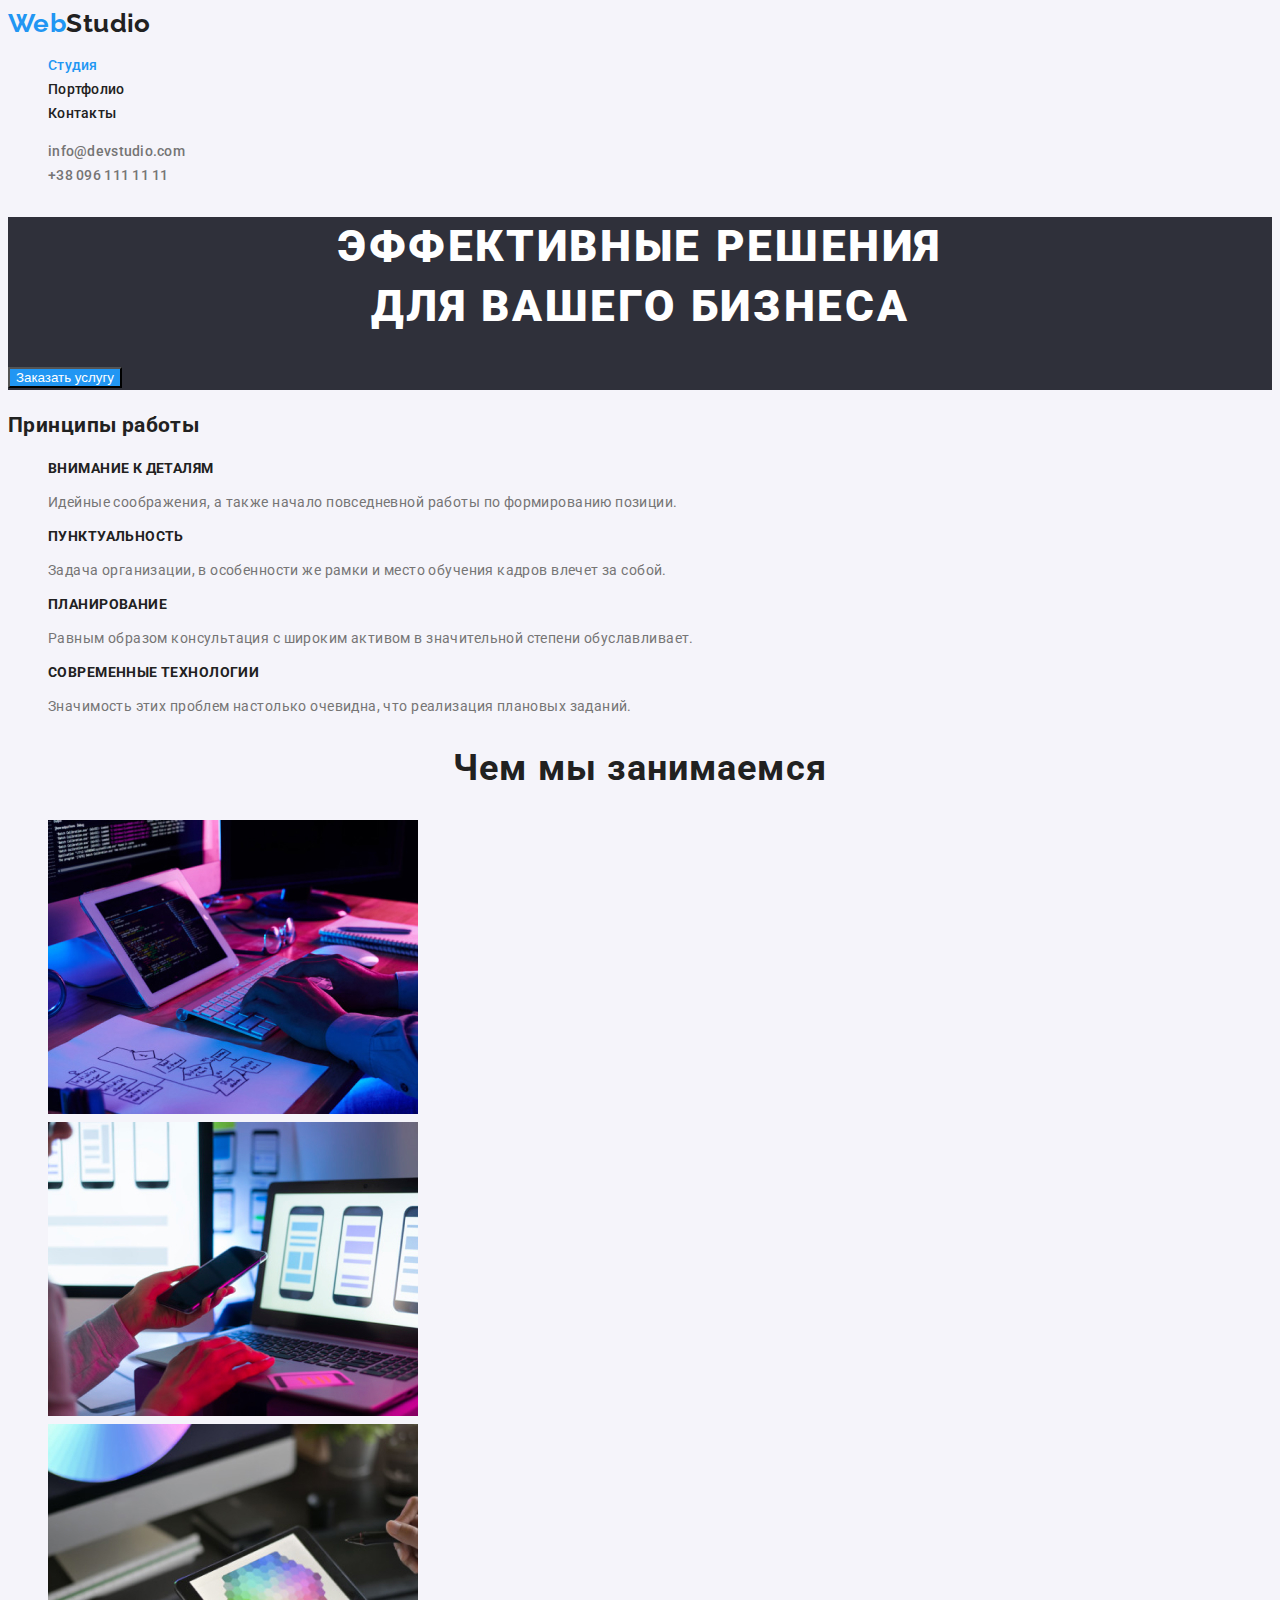
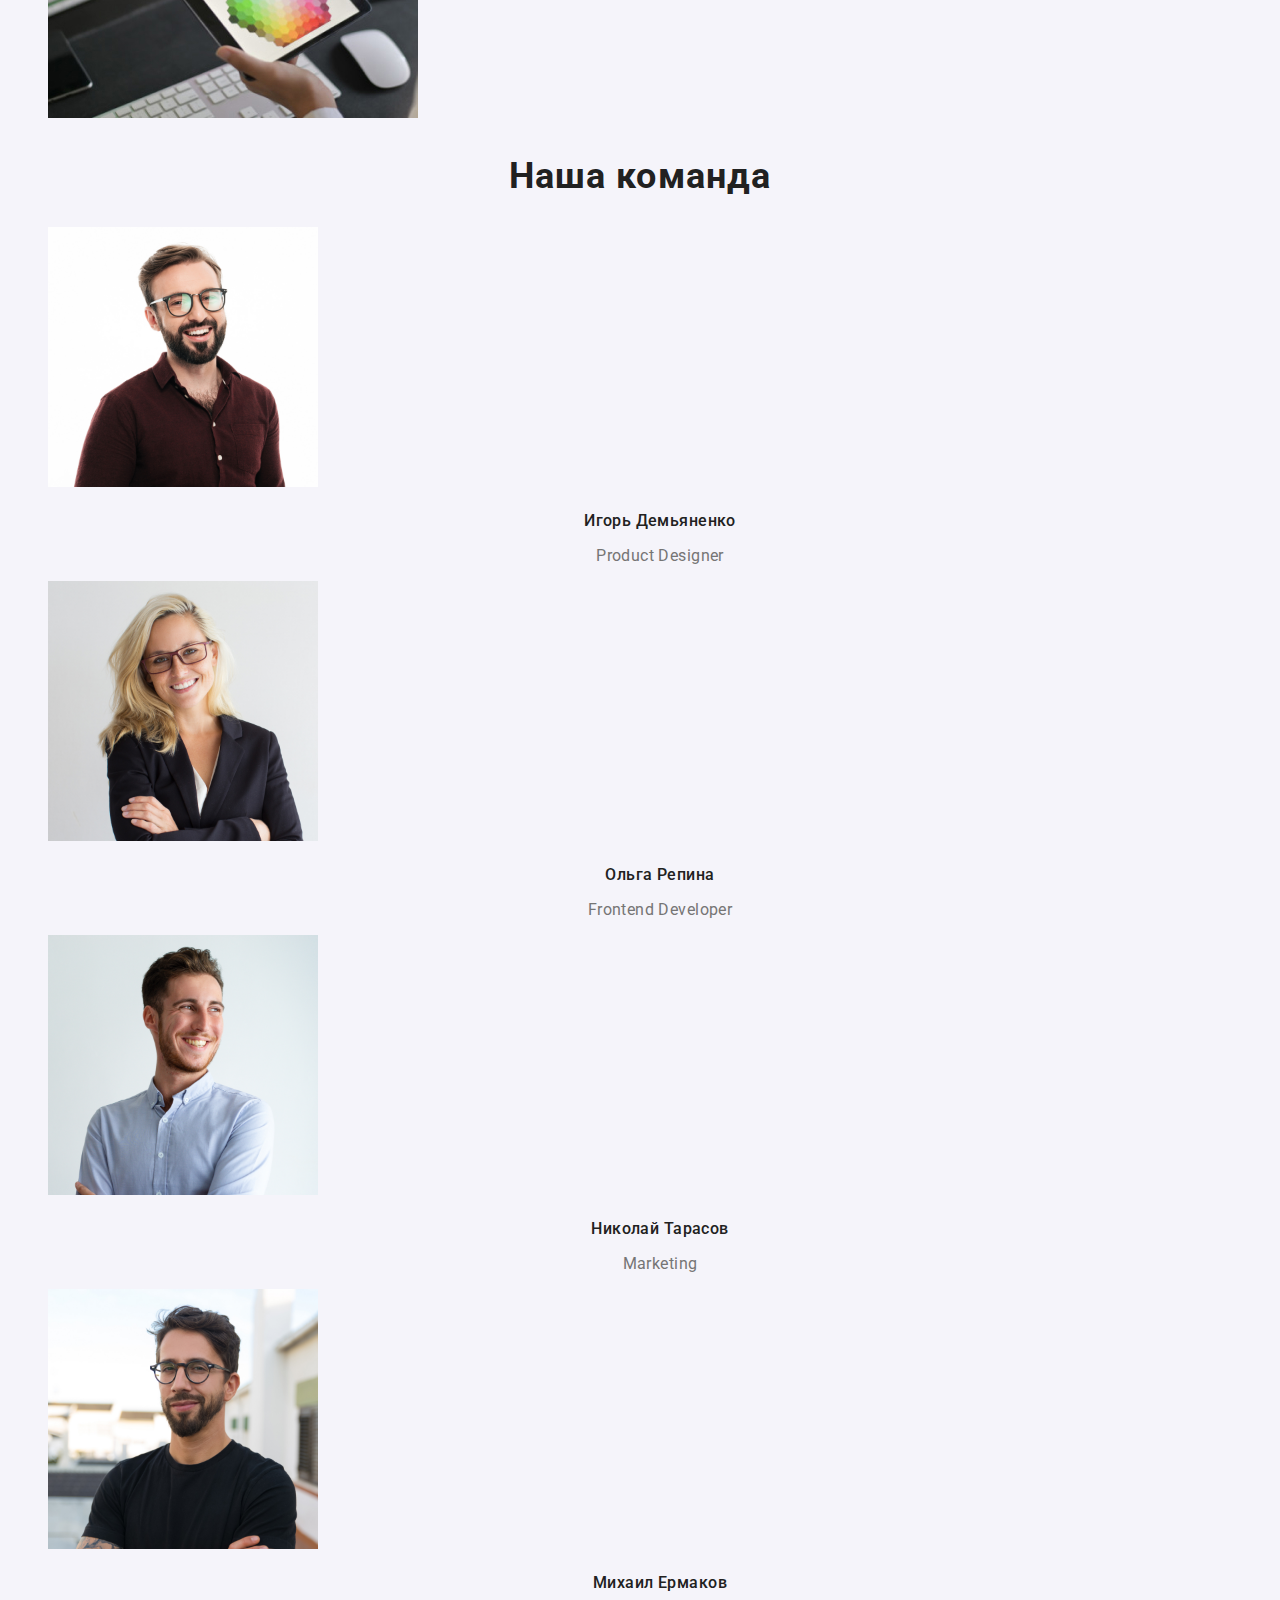
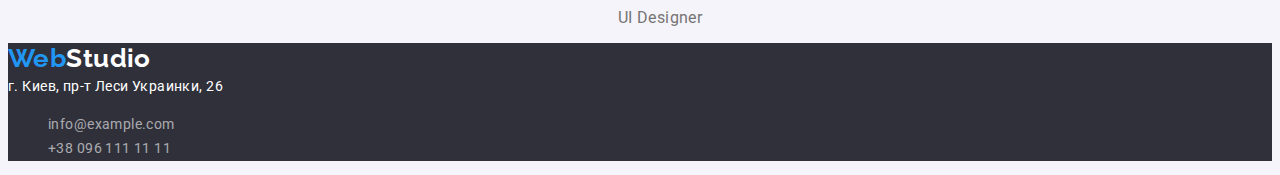
==== index.html @ cd952262 "First commit" ====
<!DOCTYPE html>
<html lang="ru">

<head>
    <meta charset="UTF-8">
    <meta name="viewport" content="width=device-width, initial-scale=1.0">
    <title lang="en">Web Studio</title>
    <link rel="preconnect" href="https://fonts.gstatic.com">
    <link href="https://fonts.googleapis.com/css2?family=Raleway:wght@700&family=Roboto:wght@400;500;700;900&display=swap"
        rel="stylesheet">
    <link rel="stylesheet" href="./css/styles.css">
</head>

<body>
    <header>
        <nav class="site-nav">
            <a href="./" lang="en" class="logo"><span class="logo-web">Web</span>Studio</a>
            <ul>
                <li><a href="./index.html" class="link current">Студия</a></li>
                <li><a href="./portfolio.html" class="link">Портфолио</a></li>
                <li><a href="" class="link">Контакты</a></li>
            </ul>
        </nav>

        <address class="site-nav">
            <ul>
                <li><a href="mailto:info@devstudio.com" class="address">info@devstudio.com</a></li>
                <li><a href="tel:+380961111111" class="address">+38 096 111 11 11</a></li>
            </ul>
        </address>
    </header>
    
    <main>

        <section class="hero">
        <h1 class="hero-title">Эффективные решения <br> для вашего бизнеса</h1>
       
        <button class="button">Заказать услугу</button>
        
        </section>


        <section class="principles">
            <h2>Принципы работы</h2>
            <ul>
                <li>
                    <h3>Внимание к деталям</h3>
                    <p class="secondary-text">Идейные соображения, а также начало повседневной работы по формированию позиции.</p>
                </li>
                <li>
                    <h3>Пунктуальность</h3>
                    <p class="secondary-text">Задача организации, в особенности же рамки и место обучения кадров влечет за собой.</p>
                </li>
                <li>
                    <h3>Планирование</h3>
                    <p class="secondary-text">Равным образом консультация с широким активом в значительной степени обуславливает.</p>
                </li>
                <li>
                    <h3>Современные технологии</h3>
                    <p class="secondary-text">Значимость этих проблем настолько очевидна, что реализация плановых заданий.</p>
                </li>
            </ul>
        </section>

        <section class="wedo">
            <h2>Чем мы занимаемся</h2>
            <ul>
                <li><img src="./images/img-1.jpg" alt="Разработка сайтов" width="370" height="294" ></li>
                <li><img src="./images/img-2.jpg" alt="Дизайн интерфейсов" width="370" height="294"></li>
                <li><img src="./images/img-3.jpg" alt="Дизайн" width="370" height="294"></li>
            </ul>
        </section>

        <section class="team">
            <h2>Наша команда</h2>
            <ul>
                <li>
                    <img src="./images/pl-1.jpg" alt="Фотография Игоря Демьяненко" width="270" height="260">
                    <h3>Игорь Демьяненко</h3>
                    <p lang="en" class="secondary-text">Product Designer</p>
                </li>
                <li>
                    <img src="./images/pl-2.jpg" alt="Фотография Ольги Репиной" width="270" height="260">
                    <h3>Ольга Репина</h3>
                    <p lang="en" class="secondary-text">Frontend Developer</p>
                </li>
                <li>
                    <img src="./images/pl-3.jpg" alt="Фотография Николая Тарасова" width="270" height="260">
                    <h3>Николай Тарасов</h3>
                    <p lang="en" class="secondary-text">Marketing</p>
                </li>
                <li>
                    <img src="./images/pl-4.jpg" alt="Фотография Михаила Ермакова" width="270" height="260">
                    <h3>Михаил Ермаков</h3>
                    <p lang="en" class="secondary-text">UI Designer</p>
                </li>
            </ul>
        </section>

    </main>

    <footer class="footer">
        
            <a href="./" lang="en" class="logo"><span class="logo-web">Web</span>Studio</a>            
    
        
            <address class="address">
                г. Киев, пр-т Леси Украинки, 26
            </address>
            <ul>                
                <li><a href="mailto:info@example.com" class="link">info@example.com</a></li>
                <li><a href="tel:+380961111111" class="link">+38 096 111 11 11</a></li>
            </ul>
        

    </footer>
</body>

</html>
---- css/styles.css ----
/*
Цветовая палитра:
черный цвет текста #212121
серый цвет текста #757575
белый цвет текста #FFFFFF
голубой цвет #2196F3
цвет фона #F5F4FA
*/

:root {
  --primary-text-color: #212121;
  --secondary-text-color: #757575;
  --accent-color: #2196f3;
  --second-accent-color: #ffffff;
  --background-color: #f5f4fa;
  --fotter-link-color: rgba(255, 255, 255, 0.6);
  --secondary-backround-color: #2f303a;
}

/*Убираем точки у элементов списка  */
ul {
  list-style: none;
}

/* Меняем цвет бекграунда и текста */
body {
  background-color: var(--background-color);
  color: var(--primary-text-color);
  font-family: Roboto, sans-serif;
  font-size: 14px;
  line-height: 1.71;
  letter-spacing: 0.03em;
}

.team h2,
.wedo h2 {
  font-weight: 700;
  font-size: 36px;
  line-height: 1.16;
  text-align: center;
  letter-spacing: 0.03em;
}
/* меняем шрифт h3 принципов */
.principles h3 {
  font-weight: 700;
  font-size: 14px;
  line-height: 1.14;
  text-transform: uppercase;
}

/* меняем шрифт h3 команды */

.team h3 {
  font-weight: 500;
  font-size: 16px;
  line-height: 1.19;
  text-align: center;
}

/* Меняем секондари текст */
.team .secondary-text {
  font-size: 16px;
  line-height: 1.19;
  text-align: center;
}

/* Красим часть Лого */
.logo-web {
  color: var(--accent-color);
}

/* Шрифт лого */
.logo {
  font-family: Raleway, sans-serif;
  font-weight: 700;
  font-size: 26px;
  line-height: 1.19;
}
/*  */

/* Меняем цвет ссылок*/
.site-nav .link,
.filter .filter-button,
.item-link,
.logo {
  color: var(--primary-text-color);
  text-decoration: none;
}

/* Меняем шрифт в навигации */
.site-nav .link,
.site-nav .address {
  font-style: normal;
  font-weight: 500;
  font-size: 14px;
  line-height: 1.14;
  letter-spacing: 0.02em;
  text-decoration: none;
}

/* .site-nav .link:hover, */
.site-nav .link:focus,
.site-nav .link:hover,
.site-nav .address:hover,
.site-nav .address:focus,
.footer .link:hover,
.footer .link:focus {
  color: var(--accent-color);
}

/* Цвет ссылки на текущей странице */

.site-nav .current {
  color: var(--accent-color);
}

/* меняем цвет кнопок фильтра */
.filter .filter-button:hover,
.filter .filter-button:focus,
.hero .button {
  color: var(--second-accent-color);
  background-color: var(--accent-color);
}

/* текст кнопок фильтра */

.filter .filter-button {
  font-weight: 500;
  font-size: 16px;
  line-height: 1, 62;
  text-align: center;
}

/* Меняем шрифт героя */
.hero-title {
  color: var(--second-accent-color);
  font-weight: 900;
  font-size: 44px;
  line-height: 1.36;
  text-align: center;
  letter-spacing: 0.06em;
  text-transform: uppercase;
}

/* Меняем цвет текста в абзацах и почты и телефона*/
.secondary-text,
.site-nav .address {
  color: var(--secondary-text-color);
}

/* Меняем цвет текста ссылок в подвале*/

.footer .link {
  color: var(--fotter-link-color);
  text-decoration: none;
}

.footer .address {
  color: var(--second-accent-color);
  font-size: 14px;
  line-height: 1.71;
  font-style: normal;
}

.footer .logo {
  color: var(--second-accent-color);
}

/* Меняем бекграунд героя и футера  */
.hero,
.footer {
  background-color: var(--secondary-backround-color);
}

.company {
  font-weight: 700;
  font-size: 18px;
  line-height: 2;
  letter-spacing: 0.06em;
}

.filter {
  color: var(--secondary-text-color);
  font-size: 16px;
  line-height: 1.87;
}
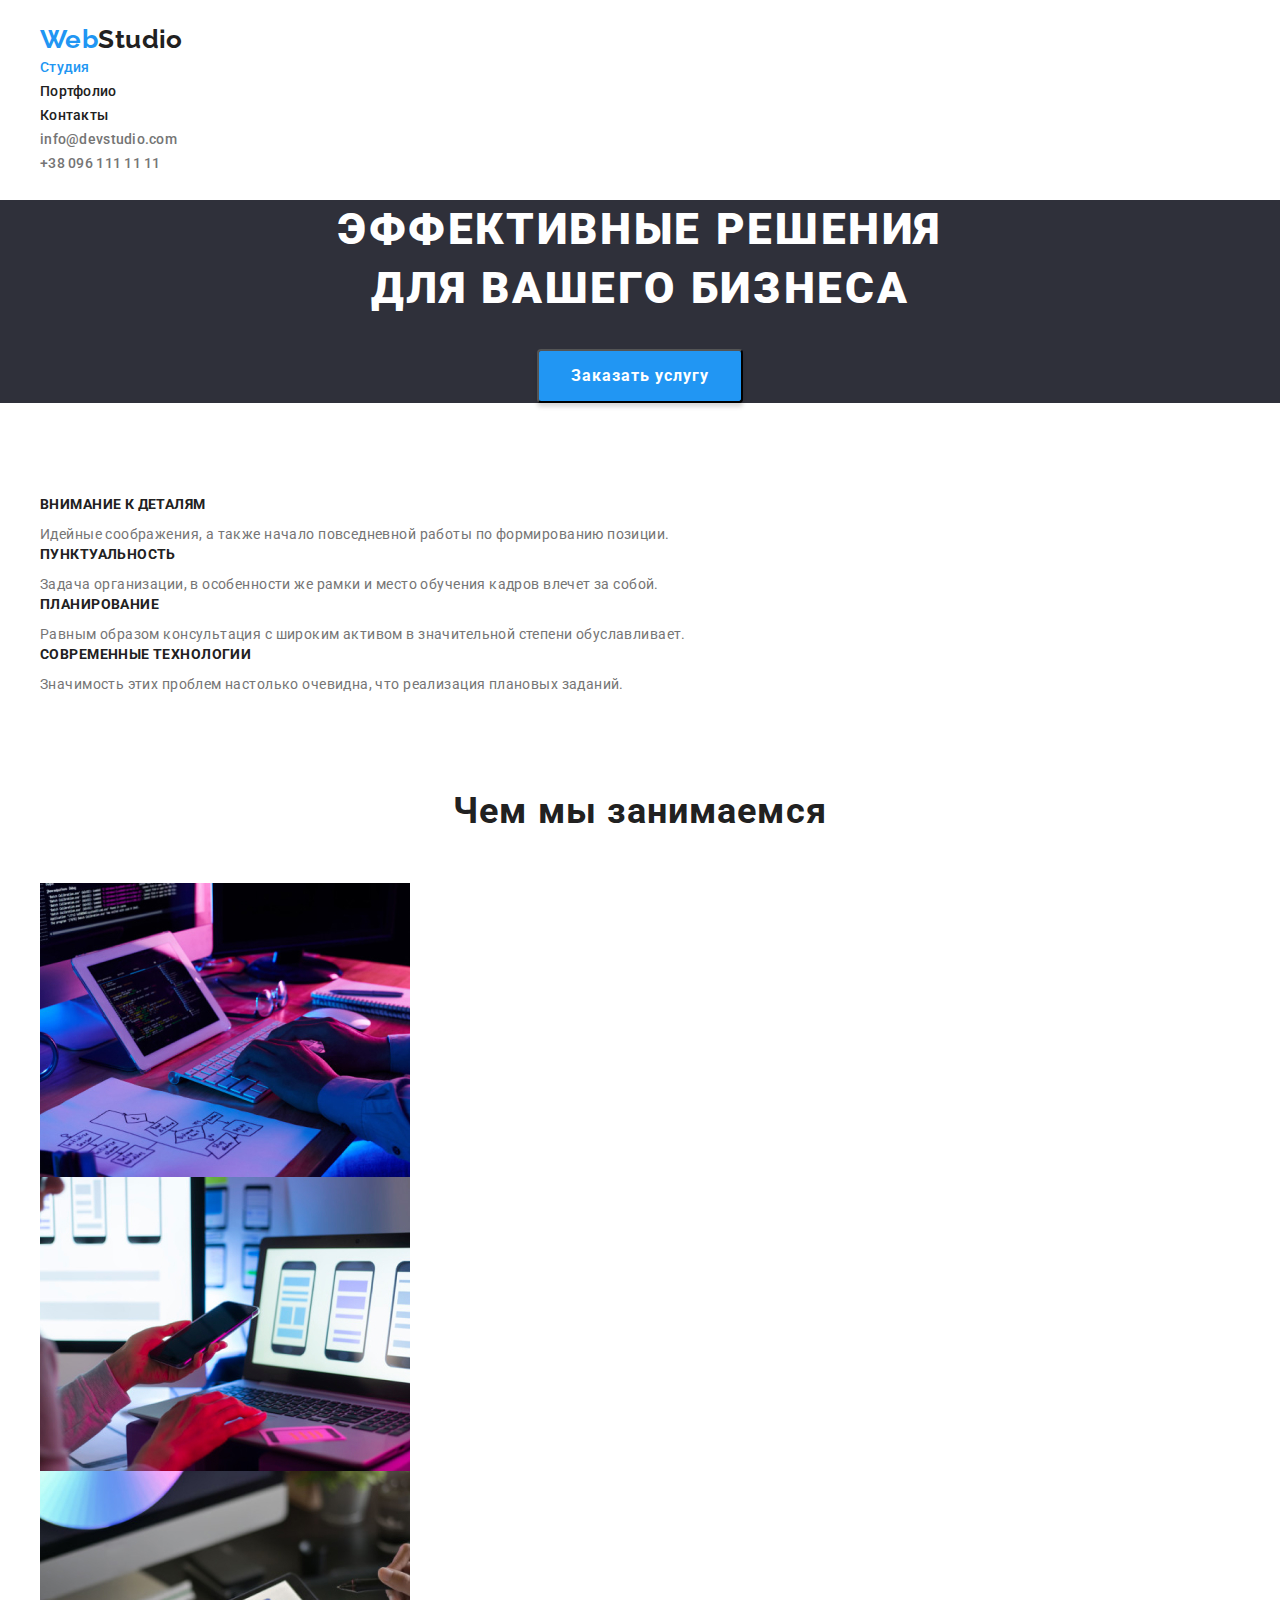
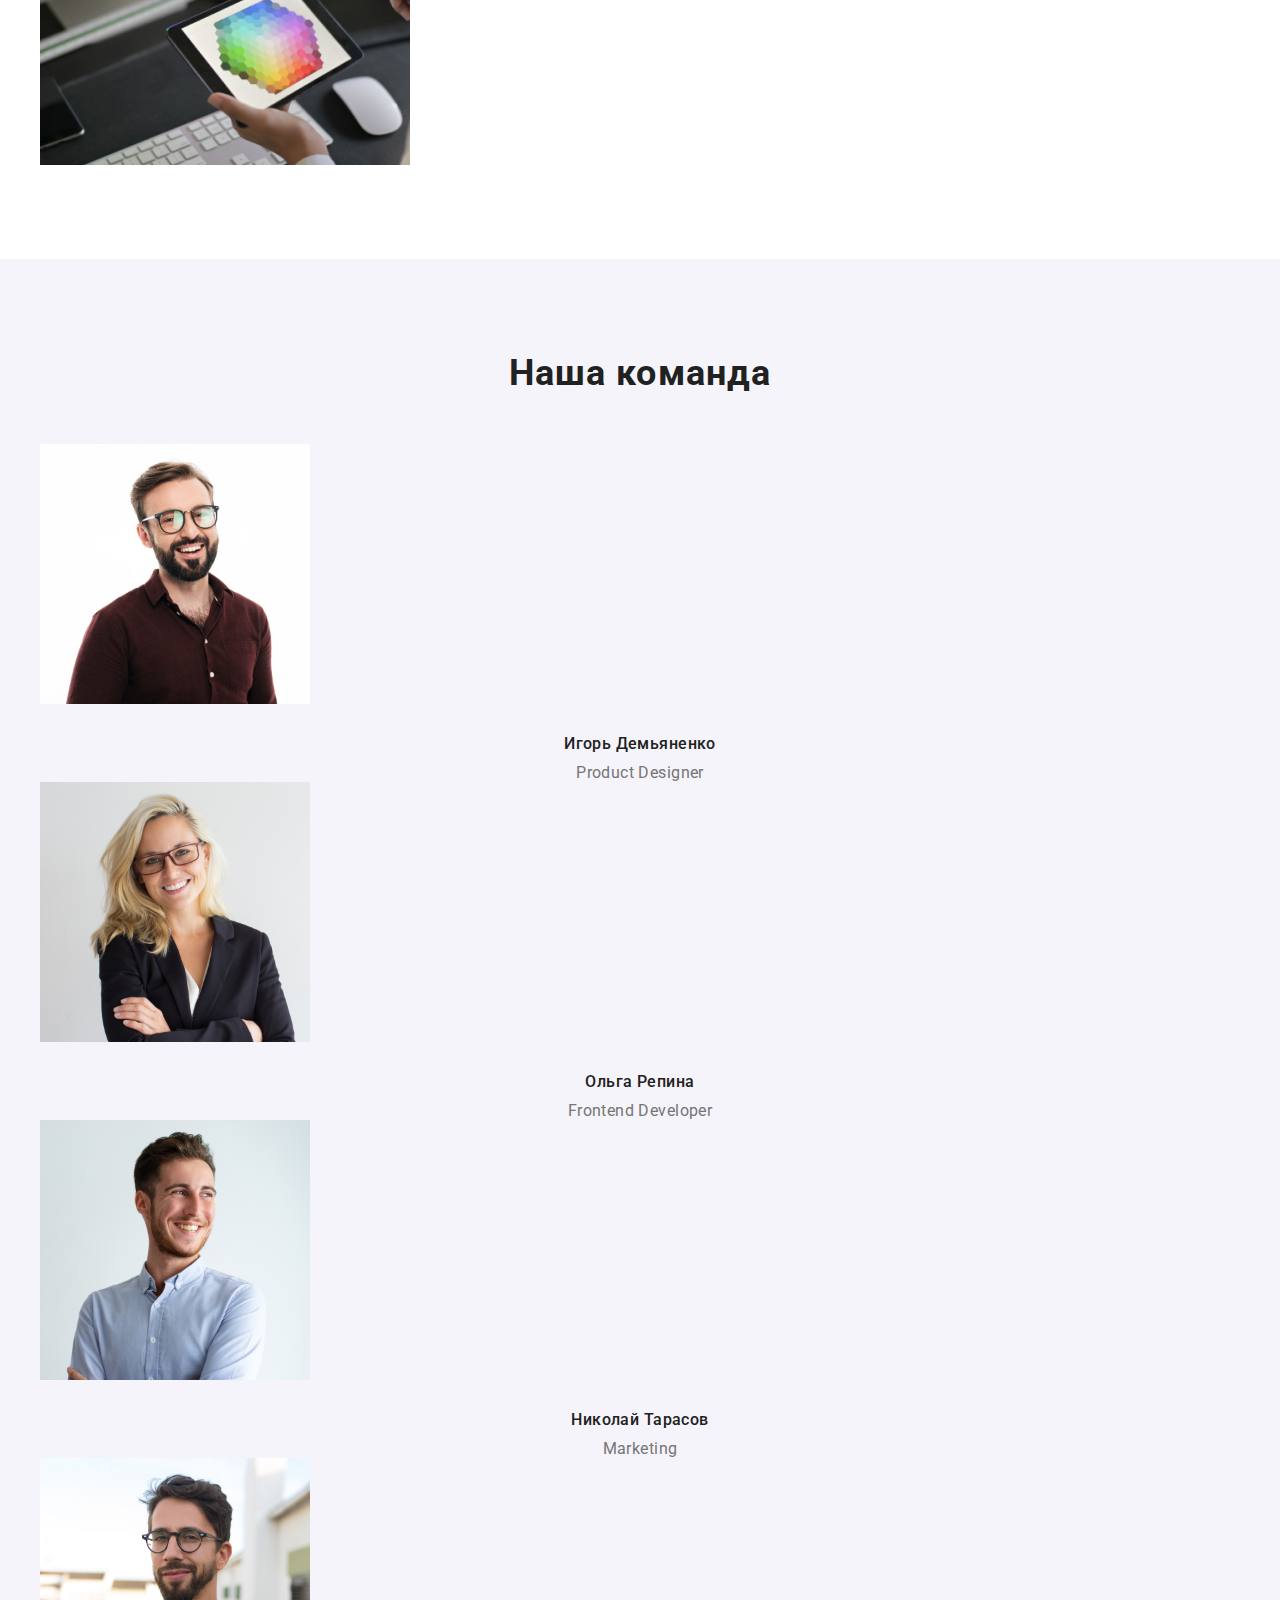
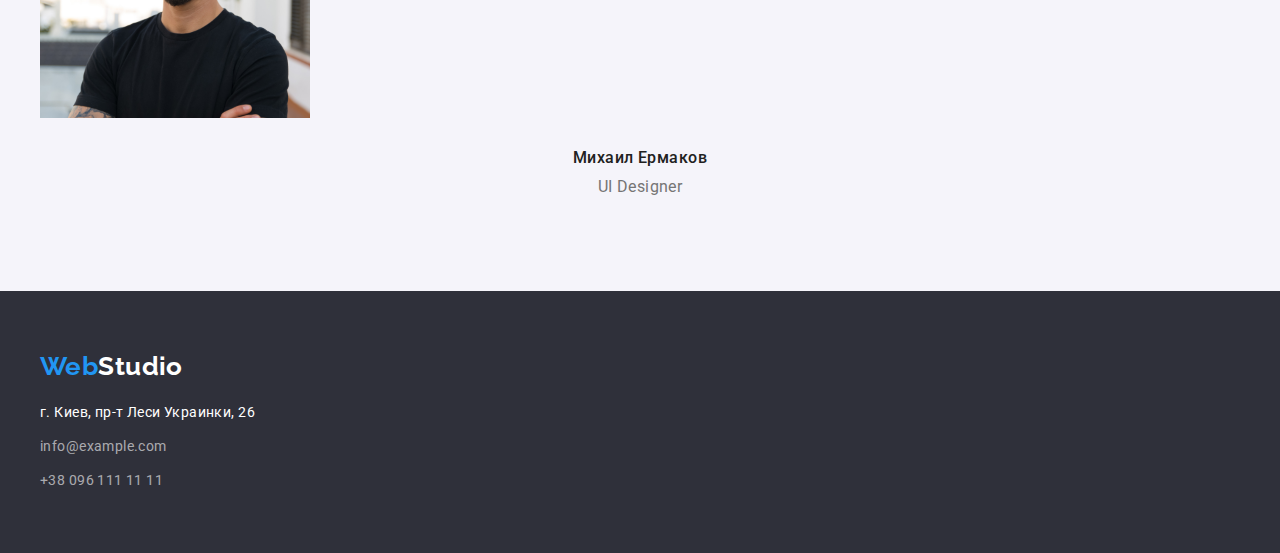
==== commit 5138dcd2: "Добавляет падинг и маржн" ====
--- a/index.html
+++ b/index.html
@@ -8,41 +8,46 @@
     <link rel="preconnect" href="https://fonts.gstatic.com">
     <link href="https://fonts.googleapis.com/css2?family=Raleway:wght@700&family=Roboto:wght@400;500;700;900&display=swap"
         rel="stylesheet">
+
+    <link rel="stylesheet" href="https://cdnjs.cloudflare.com/ajax/libs/modern-normalize/1.0.0/modern-normalize.min.css">    
     <link rel="stylesheet" href="./css/styles.css">
 </head>
 
 <body>
-    <header>
-        <nav class="site-nav">
-            <a href="./" lang="en" class="logo"><span class="logo-web">Web</span>Studio</a>
-            <ul>
-                <li><a href="./index.html" class="link current">Студия</a></li>
-                <li><a href="./portfolio.html" class="link">Портфолио</a></li>
-                <li><a href="" class="link">Контакты</a></li>
-            </ul>
-        </nav>
-
-        <address class="site-nav">
-            <ul>
-                <li><a href="mailto:info@devstudio.com" class="address">info@devstudio.com</a></li>
-                <li><a href="tel:+380961111111" class="address">+38 096 111 11 11</a></li>
-            </ul>
-        </address>
+    
+    <header class="header">
+        <div class="container">
+            <nav class="site-nav">
+                <a href="./" lang="en" class="logo"><span class="logo-web">Web</span>Studio</a>
+                <ul>
+                    <li class="nav-item"><a href="./index.html" class="link current">Студия</a></li>
+                    <li class="nav-item"><a href="./portfolio.html" class="link">Портфолио</a></li>
+                    <li class="nav-item"><a href="" class="link">Контакты</a></li>
+                </ul>
+            </nav>
+            <address class="site-nav">
+                <ul>
+                    <li><a href="mailto:info@devstudio.com" class="address">info@devstudio.com</a></li>
+                    <li><a href="tel:+380961111111" class="address">+38 096 111 11 11</a></li>
+                </ul>
+            </address>
+        </div>
     </header>
+    
     
     <main>
 
         <section class="hero">
         <h1 class="hero-title">Эффективные решения <br> для вашего бизнеса</h1>
-       
         <button class="button">Заказать услугу</button>
         
         </section>
 
 
         <section class="principles">
-            <h2>Принципы работы</h2>
-            <ul>
+            <div class="container">
+            <h2 class="none-display">Принципы работы</h2>
+            <ul class="principles-list">
                 <li>
                     <h3>Внимание к деталям</h3>
                     <p class="secondary-text">Идейные соображения, а также начало повседневной работы по формированию позиции.</p>
@@ -60,10 +65,11 @@
                     <p class="secondary-text">Значимость этих проблем настолько очевидна, что реализация плановых заданий.</p>
                 </li>
             </ul>
+            </div>
         </section>
 
-        <section class="wedo">
-            <h2>Чем мы занимаемся</h2>
+        <section class="wedo container">
+            <h2 class="wedo-title">Чем мы занимаемся</h2>
             <ul>
                 <li><img src="./images/img-1.jpg" alt="Разработка сайтов" width="370" height="294" ></li>
                 <li><img src="./images/img-2.jpg" alt="Дизайн интерфейсов" width="370" height="294"></li>
@@ -72,6 +78,7 @@
         </section>
 
         <section class="team">
+            <div class="container">
             <h2>Наша команда</h2>
             <ul>
                 <li>
@@ -95,11 +102,12 @@
                     <p lang="en" class="secondary-text">UI Designer</p>
                 </li>
             </ul>
+            </div>
         </section>
-
     </main>
 
     <footer class="footer">
+    <div class="container">
         
             <a href="./" lang="en" class="logo"><span class="logo-web">Web</span>Studio</a>            
     
@@ -107,12 +115,12 @@
             <address class="address">
                 г. Киев, пр-т Леси Украинки, 26
             </address>
-            <ul>                
-                <li><a href="mailto:info@example.com" class="link">info@example.com</a></li>
+            <ul class="footer-contacts">                
+                <li class="mrg"><a href="mailto:info@example.com" class="link">info@example.com</a></li>
                 <li><a href="tel:+380961111111" class="link">+38 096 111 11 11</a></li>
             </ul>
         
-
+    </div>
     </footer>
 </body>
 
--- a/css/styles.css
+++ b/css/styles.css
@@ -12,16 +12,26 @@
   --secondary-text-color: #757575;
   --accent-color: #2196f3;
   --second-accent-color: #ffffff;
-  --background-color: #f5f4fa;
+  --background-color: #ffffff;
   --fotter-link-color: rgba(255, 255, 255, 0.6);
-  --secondary-backround-color: #2f303a;
+  --secondary-background-color: #2f303a;
+  --third-background-color: #f5f4fa;
 }
 
 /*Убираем точки у элементов списка  */
 ul {
   list-style: none;
-}
-
+  padding: 0;
+  margin: 0;
+}
+h1,
+h2,
+h3,
+h4,
+p {
+  margin: 0;
+  padding: 0;
+}
 /* Меняем цвет бекграунда и текста */
 body {
   background-color: var(--background-color);
@@ -31,6 +41,10 @@
   line-height: 1.71;
   letter-spacing: 0.03em;
 }
+.header {
+  padding-top: 24px;
+  padding-bottom: 24px;
+}
 
 .team h2,
 .wedo h2 {
@@ -55,6 +69,7 @@
   font-size: 16px;
   line-height: 1.19;
   text-align: center;
+  margin-bottom: 10px;
 }
 
 /* Меняем секондари текст */
@@ -122,6 +137,19 @@
   background-color: var(--accent-color);
 }
 
+/* Делаем кнопку */
+.button {
+  font-weight: bold;
+  font-size: 16px;
+  line-height: 1.87;
+  letter-spacing: 0.06em;
+  text-align: center;
+  padding: 10px 32px;
+  min-width: 200px;
+  box-shadow: 0px 4px 4px rgba(0, 0, 0, 0.15);
+  border-radius: 4px;
+}
+
 /* текст кнопок фильтра */
 
 .filter .filter-button {
@@ -132,7 +160,15 @@
 }
 
 /* Меняем шрифт героя */
+
+.hero {
+  margin-bottom: 94px;
+  text-align: center;
+}
+
 .hero-title {
+  margin-top: 0;
+  margin-bottom: 30px;
   color: var(--second-accent-color);
   font-weight: 900;
   font-size: 44px;
@@ -169,7 +205,7 @@
 /* Меняем бекграунд героя и футера  */
 .hero,
 .footer {
-  background-color: var(--secondary-backround-color);
+  background-color: var(--secondary-background-color);
 }
 
 .company {
@@ -184,3 +220,98 @@
   font-size: 16px;
   line-height: 1.87;
 }
+
+.container {
+  width: 1230px;
+  margin-left: auto;
+  margin-right: auto;
+  padding-left: 15px;
+  padding-right: 15px;
+}
+
+.none-display {
+  display: none;
+}
+
+.principles {
+  margin-bottom: 94px;
+}
+
+.principles-list h3 {
+  margin-bottom: 10px;
+}
+
+.wedo-title {
+  margin-bottom: 50px;
+}
+
+.wedo img {
+  display: block;
+}
+
+.wedo {
+  margin-bottom: 94px;
+}
+
+.team {
+  background-color: var(--third-background-color);
+}
+
+.team h2 {
+  padding-top: 94px;
+  margin-bottom: 50px;
+}
+
+.team img {
+  display: block;
+  margin-bottom: 30px;
+}
+
+.team ul {
+  padding-bottom: 94px;
+}
+
+.footer .container {
+  padding-top: 60px;
+  padding-bottom: 60px;
+}
+
+.footer .logo {
+  display: inline-block;
+  margin-bottom: 20px;
+}
+
+.footer .address {
+  margin-bottom: 10px;
+}
+
+.footer-contacts > li:not(:last-child) {
+  margin-bottom: 10px;
+}
+
+/* Страница портфолио */
+.portfolio {
+  margin-top: 100px;
+  margin-bottom: 114px;
+}
+
+.filter-block {
+  margin-bottom: 56px;
+}
+
+.projects img {
+  display: block;
+  margin-bottom: 20px;
+}
+
+.projects H2 {
+  margin-bottom: 4px;
+}
+
+.project-item p {
+  padding-bottom: 20px;
+}
+
+.project-item {
+  margin-bottom: 20px;
+}
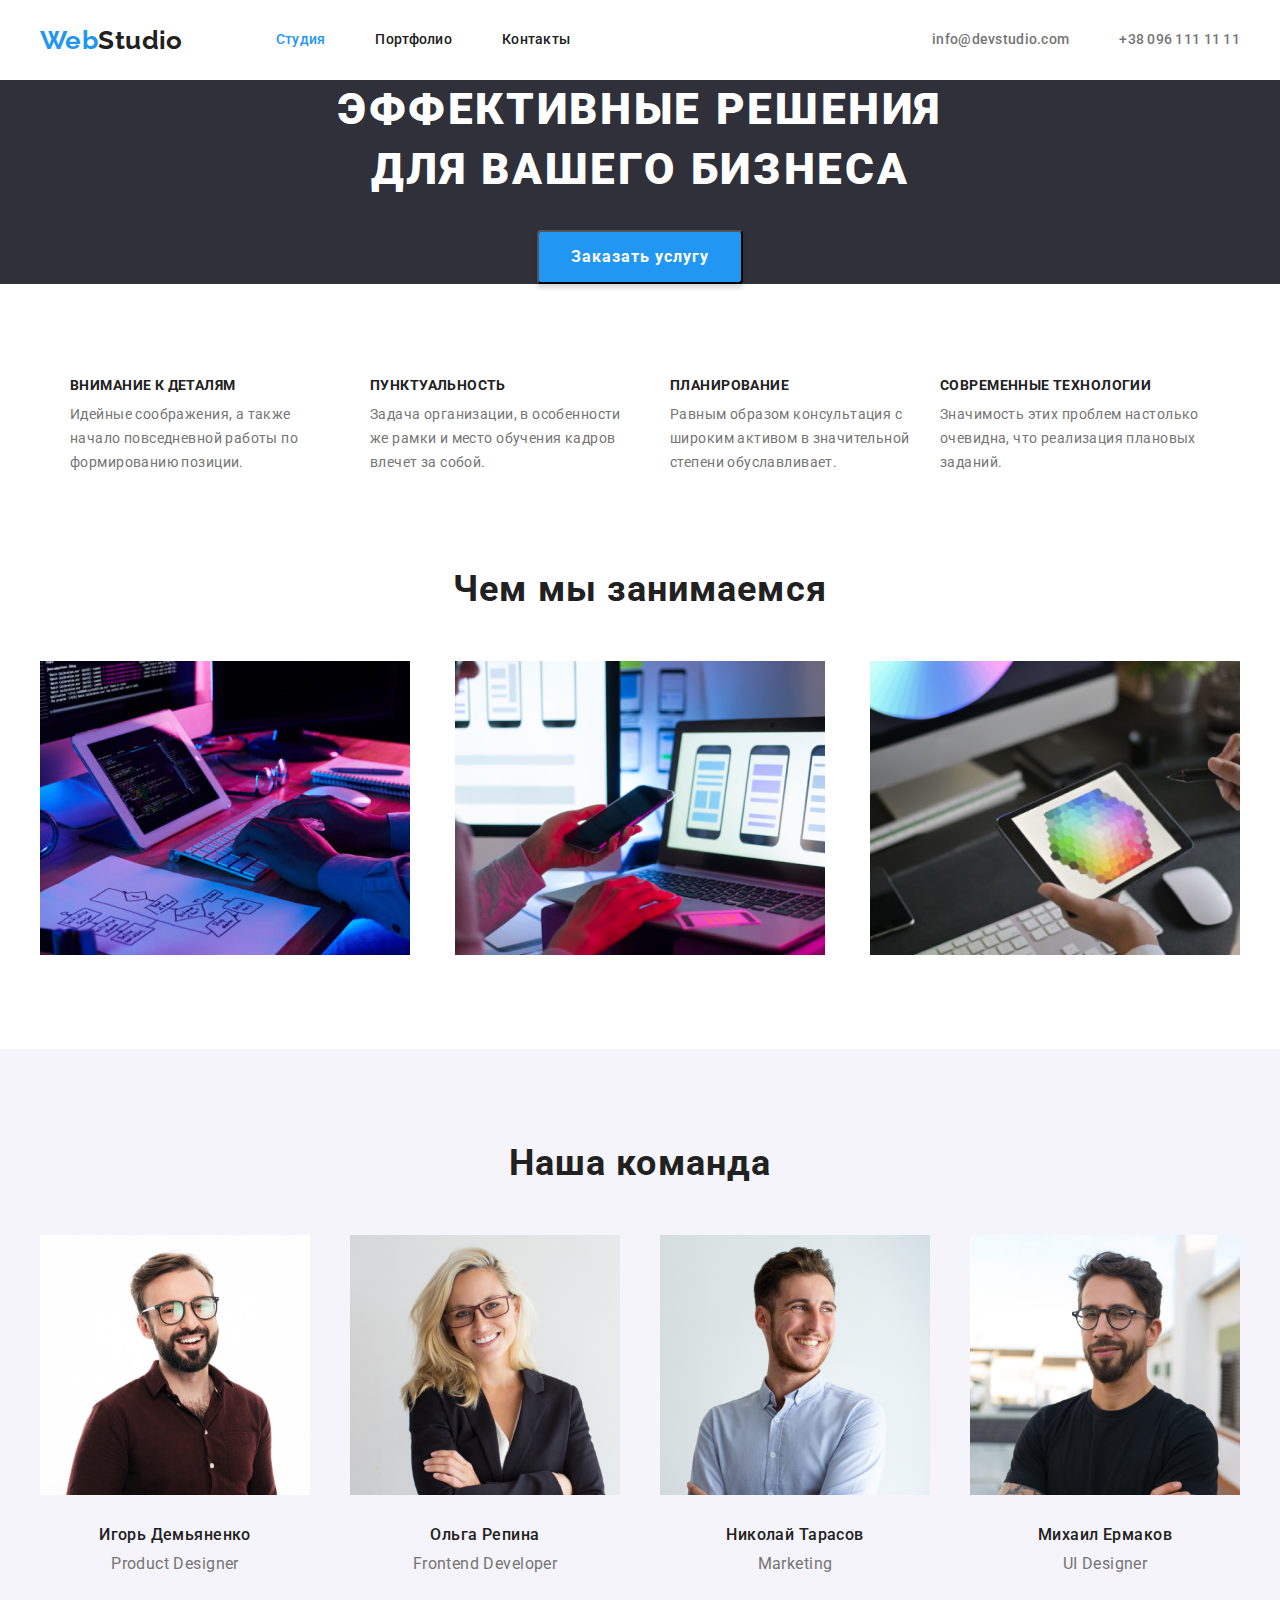
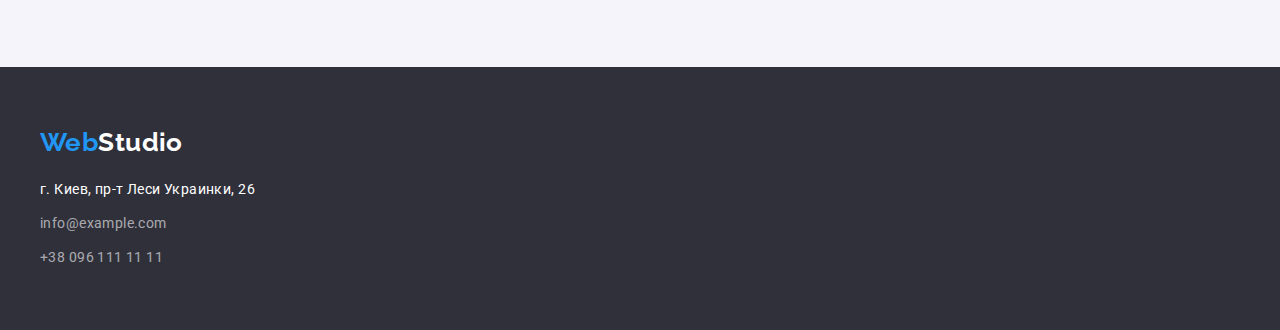
==== commit bd820118: "Добавляет флексы" ====
--- a/index.html
+++ b/index.html
@@ -16,8 +16,8 @@
 <body>
     
     <header class="header">
-        <div class="container">
-            <nav class="site-nav">
+        <div class="container do-flex">
+            <nav class="site-nav do-flex">
                 <a href="./" lang="en" class="logo"><span class="logo-web">Web</span>Studio</a>
                 <ul>
                     <li class="nav-item"><a href="./index.html" class="link current">Студия</a></li>
@@ -26,9 +26,9 @@
                 </ul>
             </nav>
             <address class="site-nav">
-                <ul>
-                    <li><a href="mailto:info@devstudio.com" class="address">info@devstudio.com</a></li>
-                    <li><a href="tel:+380961111111" class="address">+38 096 111 11 11</a></li>
+                <ul class="">
+                    <li class="address-item"><a href="mailto:info@devstudio.com" class="address">info@devstudio.com</a></li>
+                    <li class="address-item"><a href="tel:+380961111111" class="address">+38 096 111 11 11</a></li>
                 </ul>
             </address>
         </div>
@@ -48,19 +48,19 @@
             <div class="container">
             <h2 class="none-display">Принципы работы</h2>
             <ul class="principles-list">
-                <li>
+                <li class="item">
                     <h3>Внимание к деталям</h3>
                     <p class="secondary-text">Идейные соображения, а также начало повседневной работы по формированию позиции.</p>
-                </li>
-                <li>
+                </li class="item">
+                <li class="item">
                     <h3>Пунктуальность</h3>
                     <p class="secondary-text">Задача организации, в особенности же рамки и место обучения кадров влечет за собой.</p>
                 </li>
-                <li>
+                <li class="item"    >
                     <h3>Планирование</h3>
                     <p class="secondary-text">Равным образом консультация с широким активом в значительной степени обуславливает.</p>
                 </li>
-                <li>
+                <li class="item">
                     <h3>Современные технологии</h3>
                     <p class="secondary-text">Значимость этих проблем настолько очевидна, что реализация плановых заданий.</p>
                 </li>
@@ -70,7 +70,7 @@
 
         <section class="wedo container">
             <h2 class="wedo-title">Чем мы занимаемся</h2>
-            <ul>
+            <ul class="wedo-list">
                 <li><img src="./images/img-1.jpg" alt="Разработка сайтов" width="370" height="294" ></li>
                 <li><img src="./images/img-2.jpg" alt="Дизайн интерфейсов" width="370" height="294"></li>
                 <li><img src="./images/img-3.jpg" alt="Дизайн" width="370" height="294"></li>
@@ -80,7 +80,7 @@
         <section class="team">
             <div class="container">
             <h2>Наша команда</h2>
-            <ul>
+            <ul class="team-list">
                 <li>
                     <img src="./images/pl-1.jpg" alt="Фотография Игоря Демьяненко" width="270" height="260">
                     <h3>Игорь Демьяненко</h3>
--- a/css/styles.css
+++ b/css/styles.css
@@ -41,9 +41,35 @@
   line-height: 1.71;
   letter-spacing: 0.03em;
 }
-.header {
-  padding-top: 24px;
-  padding-bottom: 24px;
+
+.do-flex {
+  display: flex;
+}
+
+.site-nav ul {
+  display: flex;
+}
+
+.site-nav .address-item:not(:last-child),
+.site-nav .nav-item:not(:last-child) {
+  margin-right: 50px;
+}
+
+.site-nav .nav-item .link,
+.site-nav .address {
+  display: block;
+  padding-top: 32px;
+  padding-bottom: 32px;
+}
+
+.site-nav.do-flex,
+.container.do-flex {
+  align-items: center;
+  justify-content: space-between;
+}
+
+.site-nav.do-flex ul {
+  margin-left: 93px;
 }
 
 .team h2,
@@ -86,6 +112,8 @@
 
 /* Шрифт лого */
 .logo {
+  /* margin-top: 25px; */
+
   font-family: Raleway, sans-serif;
   font-weight: 700;
   font-size: 26px;
@@ -113,7 +141,6 @@
   text-decoration: none;
 }
 
-/* .site-nav .link:hover, */
 .site-nav .link:focus,
 .site-nav .link:hover,
 .site-nav .address:hover,
@@ -241,6 +268,18 @@
   margin-bottom: 10px;
 }
 
+.principles-list {
+  display: flex;
+}
+
+.principles-list .item {
+  width: 270px;
+}
+
+.principles-list .item:not(:last-child) {
+  margin-left: 30px;
+}
+
 .wedo-title {
   margin-bottom: 50px;
 }
@@ -251,6 +290,11 @@
 
 .wedo {
   margin-bottom: 94px;
+}
+
+.wedo-list {
+  display: flex;
+  justify-content: space-between;
 }
 
 .team {
@@ -265,6 +309,11 @@
 .team img {
   display: block;
   margin-bottom: 30px;
+}
+
+.team-list {
+  display: flex;
+  justify-content: space-between;
 }
 
 .team ul {
@@ -299,6 +348,20 @@
   margin-bottom: 56px;
 }
 
+.filter.filtr-flex {
+  display: flex;
+  justify-content: center;
+}
+
+.filter.filtr-flex li:not(:last-child) {
+  margin-right: 8px;
+}
+
+.projects {
+  display: flex;
+  flex-wrap: wrap;
+}
+
 .projects img {
   display: block;
   margin-bottom: 20px;
@@ -308,6 +371,10 @@
   margin-bottom: 4px;
 }
 
+.project-item:not(:last-child) {
+  margin-right: 30px;
+}
+
 .project-item p {
   padding-bottom: 20px;
 }
@@ -315,3 +382,13 @@
 .project-item {
   margin-bottom: 20px;
 }
+
+.item-link.filter {
+  text-align: left;
+  margin-left: 27px;
+}
+
+.item-link.company {
+  text-align: left;
+  margin-left: 27px;
+}
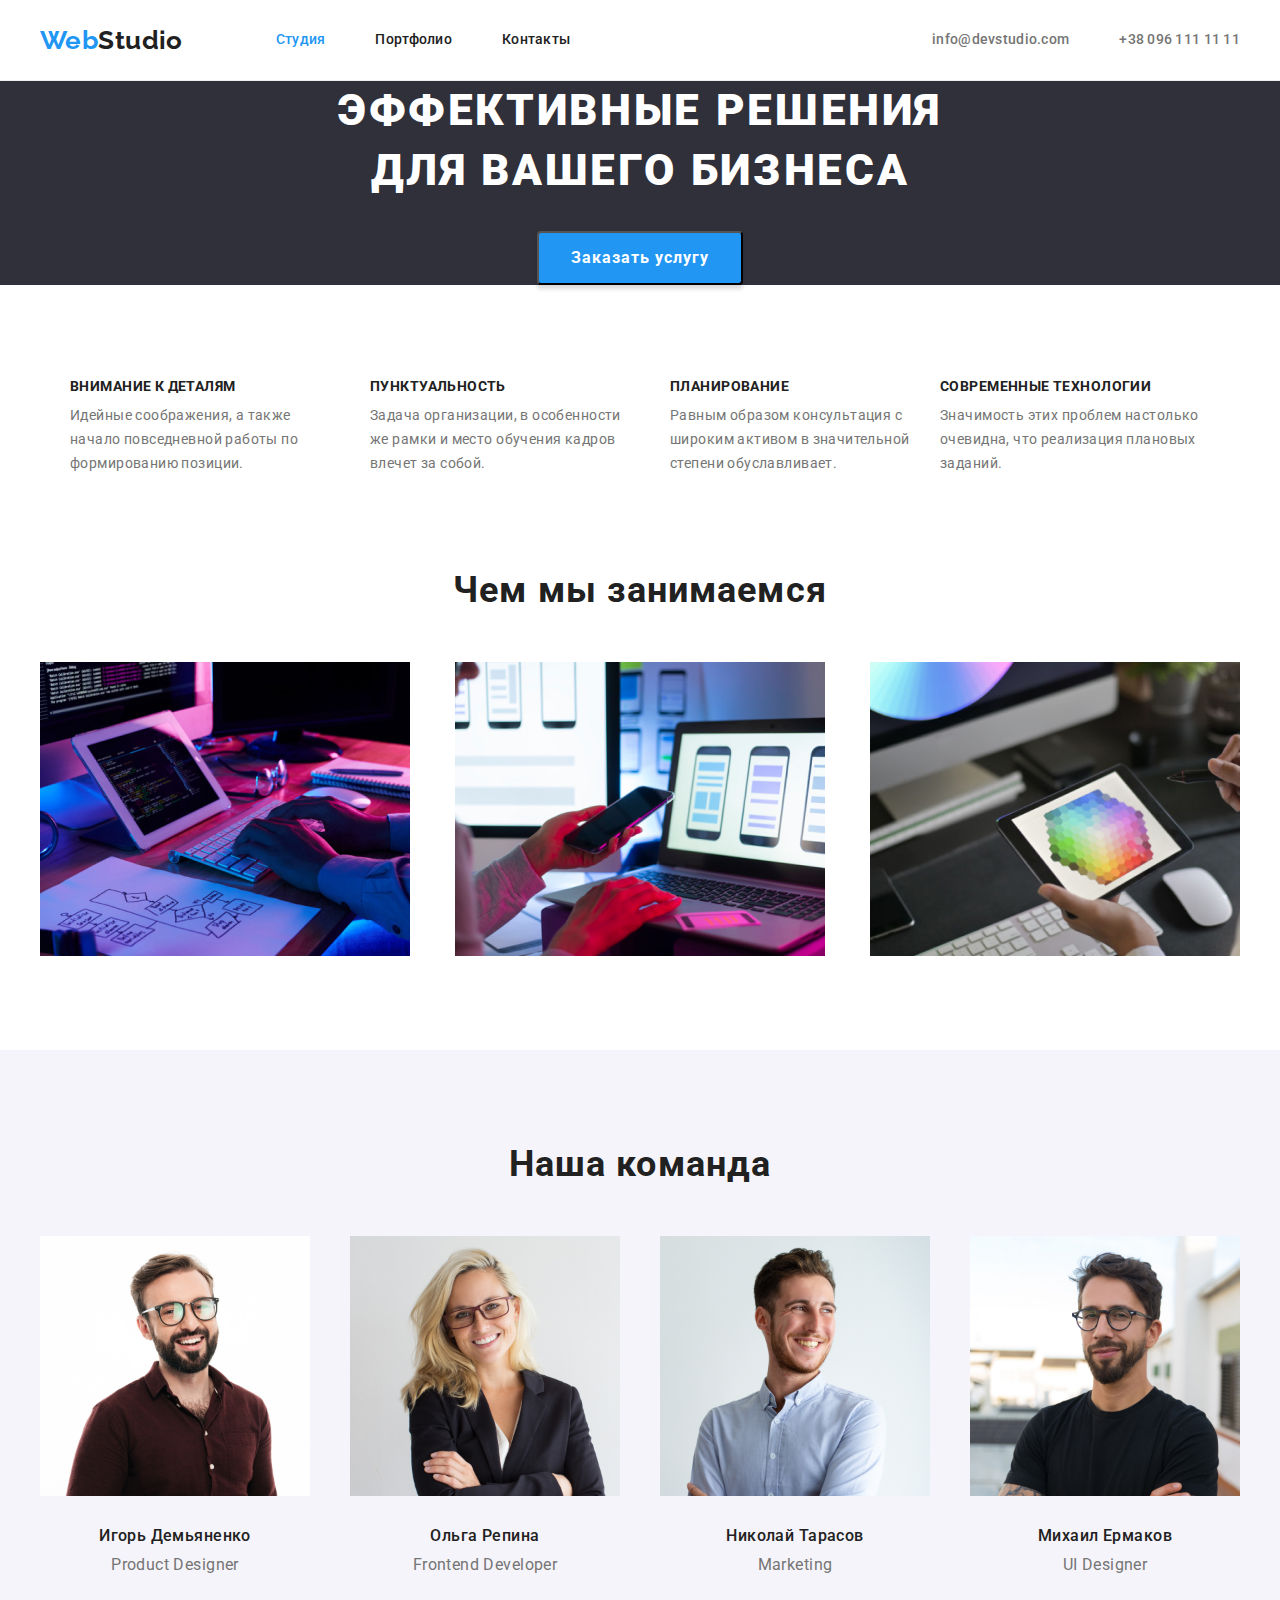
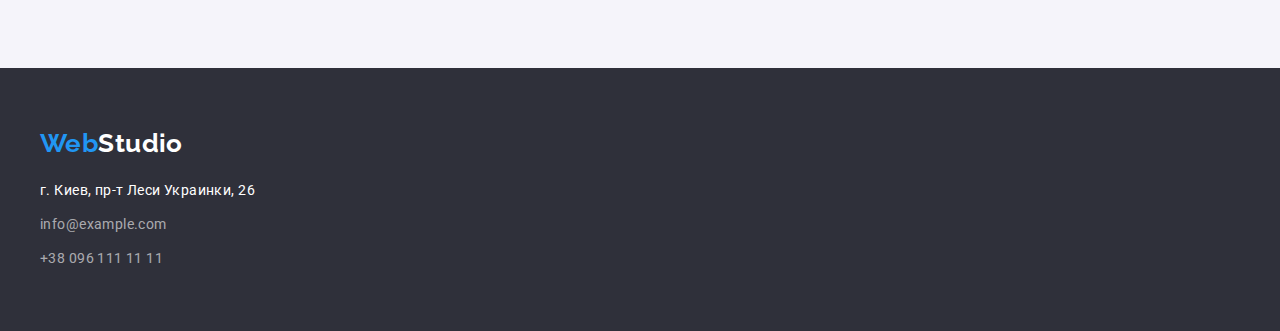
==== commit f5386adb: "Вносит правки по первым комментариям" ====
--- a/index.html
+++ b/index.html
@@ -51,12 +51,12 @@
                 <li class="item">
                     <h3>Внимание к деталям</h3>
                     <p class="secondary-text">Идейные соображения, а также начало повседневной работы по формированию позиции.</p>
-                </li class="item">
+                </li>
                 <li class="item">
                     <h3>Пунктуальность</h3>
                     <p class="secondary-text">Задача организации, в особенности же рамки и место обучения кадров влечет за собой.</p>
                 </li>
-                <li class="item"    >
+                <li class="item">
                     <h3>Планирование</h3>
                     <p class="secondary-text">Равным образом консультация с широким активом в значительной степени обуславливает.</p>
                 </li>
@@ -68,13 +68,15 @@
             </div>
         </section>
 
-        <section class="wedo container">
+        <section class="wedo">
+            <div class="container">
             <h2 class="wedo-title">Чем мы занимаемся</h2>
             <ul class="wedo-list">
                 <li><img src="./images/img-1.jpg" alt="Разработка сайтов" width="370" height="294" ></li>
                 <li><img src="./images/img-2.jpg" alt="Дизайн интерфейсов" width="370" height="294"></li>
                 <li><img src="./images/img-3.jpg" alt="Дизайн" width="370" height="294"></li>
             </ul>
+            </div>
         </section>
 
         <section class="team">
--- a/css/styles.css
+++ b/css/styles.css
@@ -42,6 +42,10 @@
   letter-spacing: 0.03em;
 }
 
+.header {
+  border-bottom: 1px solid #ececec;
+}
+
 .do-flex {
   display: flex;
 }
@@ -186,6 +190,10 @@
   text-align: center;
 }
 
+.filter-button p {
+  padding: 6px 22px;
+}
+
 /* Меняем шрифт героя */
 
 .hero {
@@ -299,10 +307,11 @@
 
 .team {
   background-color: var(--third-background-color);
+  padding-top: 94px;
+  padding-bottom: 94px;
 }
 
 .team h2 {
-  padding-top: 94px;
   margin-bottom: 50px;
 }
 
@@ -316,11 +325,7 @@
   justify-content: space-between;
 }
 
-.team ul {
-  padding-bottom: 94px;
-}
-
-.footer .container {
+.footer {
   padding-top: 60px;
   padding-bottom: 60px;
 }
@@ -364,7 +369,6 @@
 
 .projects img {
   display: block;
-  margin-bottom: 20px;
 }
 
 .projects H2 {
@@ -375,20 +379,20 @@
   margin-right: 30px;
 }
 
-.project-item p {
-  padding-bottom: 20px;
+.project-item:nth-child(3n) {
+  margin-right: 0;
 }
 
 .project-item {
   margin-bottom: 20px;
 }
 
-.item-link.filter {
-  text-align: left;
-  margin-left: 27px;
-}
-
-.item-link.company {
-  text-align: left;
-  margin-left: 27px;
-}
+.company-filter {
+  padding: 24px;
+  border: 1px solid black;
+  border-top: none;
+}
+
+.company-filter {
+  margin-bottom: 30px;
+}
